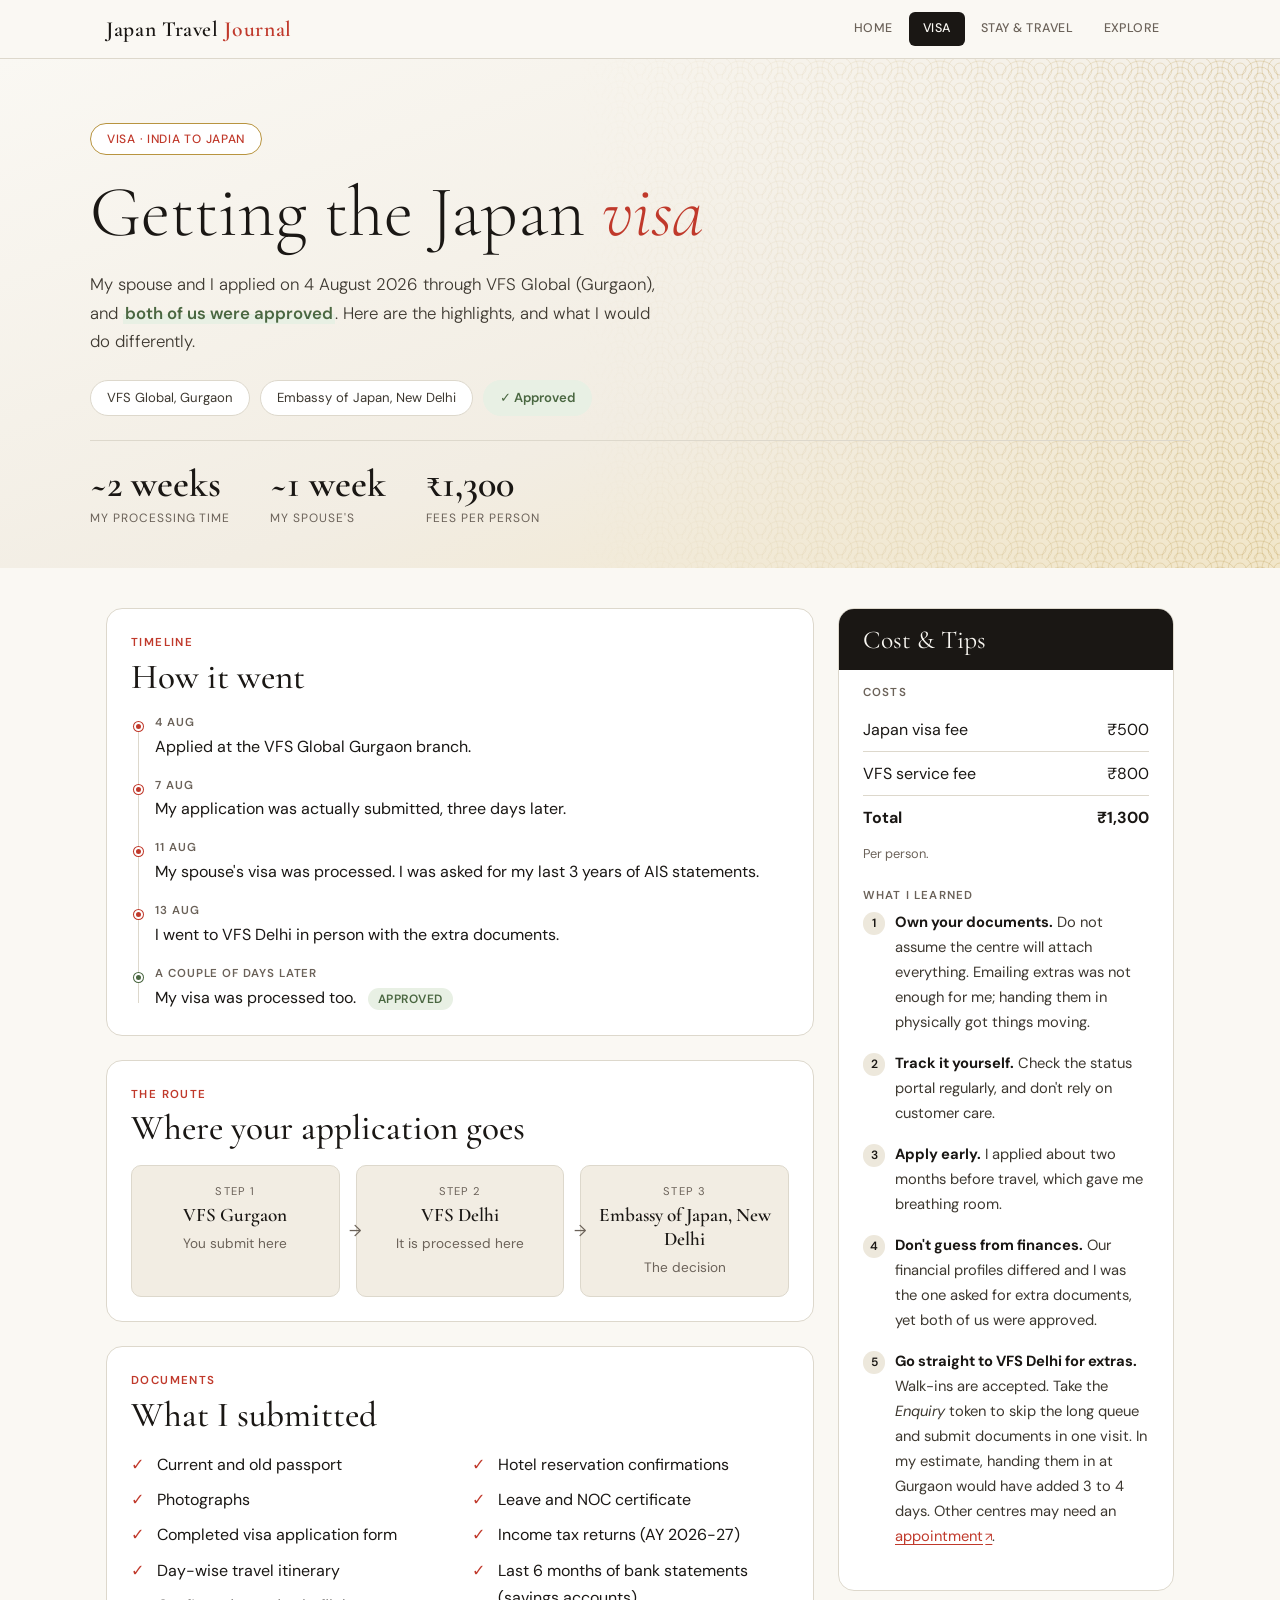
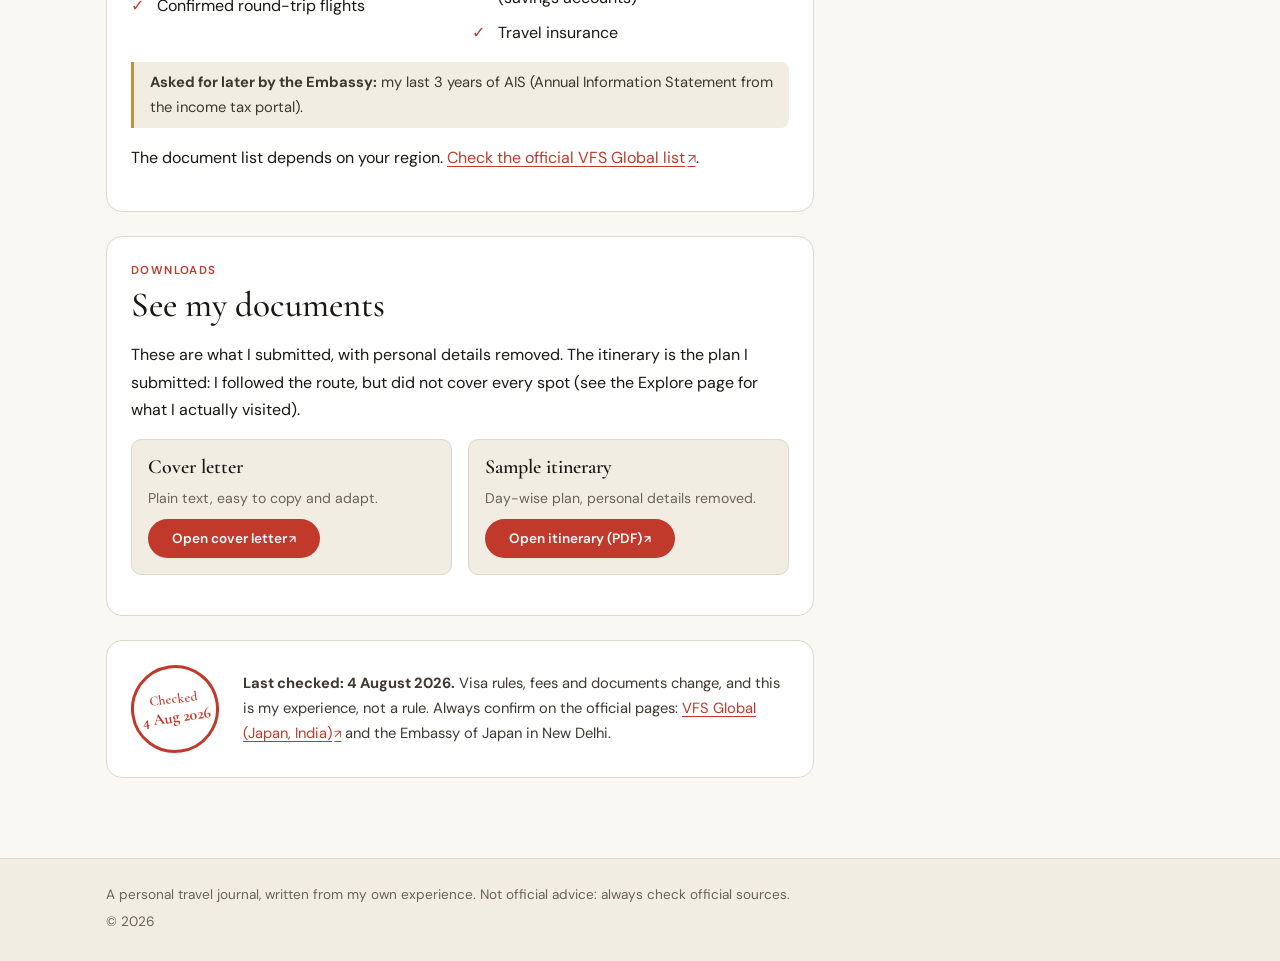
==== visa.html @ 5046f616 "Add visa page with shared header, footer and theme - visa.html: timeline, application route, documen" ====
<!DOCTYPE html>
<html lang="en">
<head>
  <meta charset="utf-8">
  <meta name="viewport" content="width=device-width, initial-scale=1">
  <title>Visa: Japan Travel Journal</title>
  <meta name="description" content="How my spouse and I applied for a Japan tourist visa from India: timeline, documents, costs and tips.">
  <link rel="preconnect" href="https://fonts.googleapis.com">
  <link rel="preconnect" href="https://fonts.gstatic.com" crossorigin>
  <link rel="stylesheet" href="https://fonts.googleapis.com/css2?family=Cormorant+Garamond:ital,wght@0,300;0,500;0,600;1,300;1,400&family=DM+Sans:wght@300;400;500;600&display=swap">
  <link rel="stylesheet" href="assets/css/base.css">
  <link rel="stylesheet" href="assets/css/layout.css">
  <link rel="stylesheet" href="assets/css/components.css">
  <script src="assets/js/nav.js" defer></script>
</head>
<body>
  <a class="skip-link" href="#main">Skip to content</a>
  <header class="site-header" id="site-header"></header>

  <section class="hero">
    <div class="hero__inner">
      <span class="hero-tag">Visa &middot; India to Japan</span>
      <h1>Getting the Japan <em>visa</em></h1>
      <p class="hero__sub">
        My spouse and I applied on 4 August 2026 through VFS Global (Gurgaon), and
        <mark class="approved">both of us were approved</mark>.
        Here are the highlights, and what I would do differently.
      </p>
      <ul class="chips">
        <li class="chip">VFS Global, Gurgaon</li>
        <li class="chip">Embassy of Japan, New Delhi</li>
        <li class="chip chip--approved">&#10003; Approved</li>
      </ul>
      <dl class="stats">
        <div><dt>My processing time</dt><dd>~2 weeks</dd></div>
        <div><dt>My spouse's</dt><dd>~1 week</dd></div>
        <div><dt>Fees per person</dt><dd>&#8377;1,300</dd></div>
      </dl>
    </div>
  </section>

  <main class="page" id="main">
    <div class="page-grid">
      <article>
        <section class="card">
          <p class="eyebrow">Timeline</p>
          <h2>How it went</h2>
          <ol class="timeline">
            <li><time>4 Aug</time> Applied at the VFS Global Gurgaon branch.</li>
            <li><time>7 Aug</time> My application was actually submitted, three days later.</li>
            <li><time>11 Aug</time> My spouse's visa was processed. I was asked for my last 3 years of AIS statements.</li>
            <li><time>13 Aug</time> I went to VFS Delhi in person with the extra documents.</li>
            <li class="is-approved"><time>A couple of days later</time> My visa was processed too. <span class="approved-pill">Approved</span></li>
          </ol>
        </section>

        <section class="card">
          <p class="eyebrow">The route</p>
          <h2>Where your application goes</h2>
          <ol class="route">
            <li><span class="route__step">Step 1</span><span class="route__name">VFS Gurgaon</span><span class="route__role">You submit here</span></li>
            <li><span class="route__step">Step 2</span><span class="route__name">VFS Delhi</span><span class="route__role">It is processed here</span></li>
            <li><span class="route__step">Step 3</span><span class="route__name">Embassy of Japan, New Delhi</span><span class="route__role">The decision</span></li>
          </ol>
        </section>

        <section class="card">
          <p class="eyebrow">Documents</p>
          <h2>What I submitted</h2>
          <ul class="checklist">
            <li>Current and old passport</li>
            <li>Photographs</li>
            <li>Completed visa application form</li>
            <li>Day-wise travel itinerary</li>
            <li>Confirmed round-trip flights</li>
            <li>Hotel reservation confirmations</li>
            <li>Leave and NOC certificate</li>
            <li>Income tax returns (AY 2026-27)</li>
            <li>Last 6 months of bank statements (savings accounts)</li>
            <li>Travel insurance</li>
          </ul>
          <p class="note">
            <strong>Asked for later by the Embassy:</strong> my last 3 years of AIS
            (Annual Information Statement from the income tax portal).
          </p>
          <p>
            The document list depends on your region.
            <a href="https://visa.vfsglobal.com/ind/en/jpn/visa-type#visainformation" target="_blank" rel="noopener noreferrer">Check the official VFS Global list<span class="sr-only"> (opens in new tab)</span></a>.
          </p>
        </section>

        <section class="card">
          <p class="eyebrow">Downloads</p>
          <h2>See my documents</h2>
          <p>
            These are what I submitted, with personal details removed. The itinerary is the plan I
            submitted: I followed the route, but did not cover every spot (see the Explore page for
            what I actually visited).
          </p>
          <div class="docs">
            <div class="doc">
              <h3>Cover letter</h3>
              <p>Plain text, easy to copy and adapt.</p>
              <a class="button" href="assets/docs/cover-letter.txt" target="_blank" rel="noopener noreferrer">Open cover letter<span class="sr-only"> (opens in new tab)</span></a>
            </div>
            <div class="doc">
              <h3>Sample itinerary</h3>
              <p>Day-wise plan, personal details removed.</p>
              <!-- Replace this file: put the redacted itinerary PDF at assets/docs/sample-itinerary.pdf -->
              <a class="button" href="assets/docs/sample-itinerary.pdf" target="_blank" rel="noopener noreferrer">Open itinerary (PDF)<span class="sr-only"> (opens in new tab)</span></a>
            </div>
          </div>
        </section>

        <section class="card stale-note">
          <div class="hanko" aria-hidden="true"><span>Checked</span><strong>4 Aug 2026</strong></div>
          <p>
            <strong>Last checked: 4 August 2026.</strong> Visa rules, fees and documents change, and
            this is my experience, not a rule. Always confirm on the official pages:
            <a href="https://visa.vfsglobal.com/ind/en/jpn/visa-type#visainformation" target="_blank" rel="noopener noreferrer">VFS Global (Japan, India)<span class="sr-only"> (opens in new tab)</span></a>
            and the Embassy of Japan in New Delhi.
          </p>
        </section>
      </article>

      <aside class="cost-tips" aria-label="Cost and tips">
        <div class="cost-tips__head"><h2>Cost &amp; Tips</h2></div>
        <div class="cost-tips__body">
          <h3>Costs</h3>
          <ul class="cost-list">
            <li><span>Japan visa fee</span><span>&#8377;500</span></li>
            <li><span>VFS service fee</span><span>&#8377;800</span></li>
            <li class="cost-total"><span>Total</span><span>&#8377;1,300</span></li>
          </ul>
          <p class="cost-per">Per person.</p>

          <h3>What I learned</h3>
          <ol class="tips">
            <li><strong>Own your documents.</strong> Do not assume the centre will attach everything. Emailing extras was not enough for me; handing them in physically got things moving.</li>
            <li><strong>Track it yourself.</strong> Check the status portal regularly, and don't rely on customer care.</li>
            <li><strong>Apply early.</strong> I applied about two months before travel, which gave me breathing room.</li>
            <li><strong>Don't guess from finances.</strong> Our financial profiles differed and I was the one asked for extra documents, yet both of us were approved.</li>
            <li><strong>Go straight to VFS Delhi for extras.</strong> Walk-ins are accepted. Take the <em>Enquiry</em> token to skip the long queue and submit documents in one visit. In my estimate, handing them in at Gurgaon would have added 3 to 4 days. Other centres may need an
              <a href="https://visa.vfsglobal.com/ind/en/jpn/schedule-an-appointment" target="_blank" rel="noopener noreferrer">appointment<span class="sr-only"> (opens in new tab)</span></a>.</li>
          </ol>
        </div>
      </aside>
    </div>
  </main>

  <footer class="site-footer" id="site-footer"></footer>
</body>
</html>
---- assets/css/base.css ----
/* Design tokens: defined once, used everywhere.
   Palette: early-autumn Japan (late Sep to early Oct). Red + gold, with
   green reserved for "approved" only. Fonts are loaded by <link> in each page head. */

:root {
  /* Surfaces */
  --ivory: #faf8f3;        /* page background */
  --cream: #f2ede3;        /* tinted panels */
  --paper: #ede8dc;        /* small chips */
  --white: #ffffff;        /* cards */

  /* Text */
  --ink: #1a1714;
  --ink-light: #3d3830;
  --muted: #6b6259;        /* AA contrast on ivory and cream */

  /* Accents */
  --accent: #c0392b;       /* links, eyebrow, buttons */
  --accent-dark: #962d22;  /* hover */
  --gold: #b8943f;         /* borders and dividers only, never text */
  --gold-light: #e8d49e;   /* soft tint */
  --matcha: #4a6741;       /* ONLY for "approved" */
  --green-badge: #e8f0e4;  /* background for "approved" */

  --border: #ddd8cc;
  --shadow: rgba(26, 23, 20, 0.08);

  /* Fonts */
  --font-heading: "Cormorant Garamond", Georgia, "Times New Roman", serif;
  --font-body: "DM Sans", system-ui, -apple-system, "Segoe UI", Roboto, sans-serif;

  /* Spacing scale */
  --space-1: 0.25rem;
  --space-2: 0.5rem;
  --space-3: 1rem;
  --space-4: 1.5rem;
  --space-5: 2.5rem;
  --space-6: 4rem;

  --radius: 16px;
  --radius-sm: 10px;
  --content-width: 68.75rem;
}

*,
*::before,
*::after {
  box-sizing: border-box;
}

html { scroll-behavior: smooth; }

body {
  margin: 0;
  background: var(--ivory);
  color: var(--ink);
  font-family: var(--font-body);
  font-size: 1rem;
  line-height: 1.7;
}

h1,
h2,
h3 {
  font-family: var(--font-heading);
  font-weight: 600;
  line-height: 1.15;
  margin: 0 0 var(--space-3);
}

h1 { font-size: clamp(2.6rem, 6vw, 4.5rem); font-weight: 300; }
h2 { font-size: clamp(1.6rem, 3vw, 2.2rem); font-weight: 500; }
h3 { font-size: 1.25rem; }

p { margin: 0 0 var(--space-3); }

a { color: var(--accent); text-underline-offset: 0.2em; }
a:hover { color: var(--accent-dark); }

a:focus-visible,
button:focus-visible {
  outline: 3px solid var(--gold);
  outline-offset: 2px;
}

/* Links that open in a new tab get a small arrow. */
a[target="_blank"]::after {
  content: "\2197";
  font-size: 0.8em;
  margin-left: 0.2em;
}

img { max-width: 100%; height: auto; }

.sr-only {
  position: absolute;
  width: 1px;
  height: 1px;
  margin: -1px;
  padding: 0;
  overflow: hidden;
  clip: rect(0, 0, 0, 0);
  white-space: nowrap;
  border: 0;
}
---- assets/css/layout.css ----
/* Page structure: nav, hero, content + side box, footer. */

.skip-link {
  position: absolute;
  left: -999px;
  top: 0;
  background: var(--accent);
  color: #fff;
  padding: var(--space-2) var(--space-3);
}
.skip-link:focus { left: var(--space-3); z-index: 200; }

/* Sticky frosted nav */
.site-header {
  position: sticky;
  top: 0;
  z-index: 100;
  background: rgba(250, 248, 243, 0.95);
  backdrop-filter: blur(12px);
  border-bottom: 1px solid var(--border);
}

.site-header__inner {
  max-width: var(--content-width);
  margin: 0 auto;
  min-height: 58px;
  padding: 0 var(--space-3);
  display: flex;
  align-items: center;
  justify-content: space-between;
  gap: var(--space-3);
  flex-wrap: wrap;
}

.nav-brand {
  font-family: var(--font-heading);
  font-size: 1.35rem;
  font-weight: 600;
  letter-spacing: 0.03em;
  color: var(--ink);
  text-decoration: none;
}
.nav-brand span { color: var(--accent); }

.nav-toggle {
  display: none;
  background: transparent;
  border: 1px solid var(--border);
  border-radius: 8px;
  padding: var(--space-1) var(--space-3);
  font: inherit;
  font-size: 0.8rem;
  text-transform: uppercase;
  letter-spacing: 0.05em;
  color: var(--ink);
  cursor: pointer;
}

.site-nav ul {
  list-style: none;
  margin: 0;
  padding: 0;
  display: flex;
  gap: 2px;
}

.site-nav a {
  display: block;
  padding: 6px 14px;
  border-radius: 6px;
  font-size: 0.78rem;
  font-weight: 500;
  letter-spacing: 0.04em;
  text-transform: uppercase;
  text-decoration: none;
  color: var(--muted);
  transition: background 0.2s, color 0.2s;
}
.site-nav a:hover,
.site-nav a[aria-current="page"] {
  background: var(--ink);
  color: var(--ivory);
}

/* Hero: cream-to-gold wash, faint wave pattern fading out to the left. */
.hero {
  position: relative;
  overflow: hidden;
  padding: var(--space-6) var(--space-3) var(--space-5);
  background: linear-gradient(160deg, var(--ivory) 0%, var(--cream) 60%, #f1e6c9 100%);
}
.hero::before {
  content: "";
  position: absolute;
  inset: 0;
  background-image: url("data:image/svg+xml,%3Csvg xmlns='http://www.w3.org/2000/svg' width='40' height='20' viewBox='0 0 40 20'%3E%3Cg fill='none' stroke='%23b8943f' stroke-opacity='0.3' stroke-width='1'%3E%3Ccircle cx='20' cy='20' r='18'/%3E%3Ccircle cx='20' cy='20' r='12'/%3E%3Ccircle cx='20' cy='20' r='6'/%3E%3Ccircle cx='0' cy='10' r='18'/%3E%3Ccircle cx='0' cy='10' r='12'/%3E%3Ccircle cx='0' cy='10' r='6'/%3E%3Ccircle cx='40' cy='10' r='18'/%3E%3Ccircle cx='40' cy='10' r='12'/%3E%3Ccircle cx='40' cy='10' r='6'/%3E%3C/g%3E%3C/svg%3E");
  -webkit-mask-image: linear-gradient(to left, rgba(0, 0, 0, 0.9), transparent 55%);
  mask-image: linear-gradient(to left, rgba(0, 0, 0, 0.9), transparent 55%);
  pointer-events: none;
}
.hero__inner {
  position: relative;
  max-width: var(--content-width);
  margin: 0 auto;
}
.hero h1 em { font-style: italic; color: var(--accent); }
.hero__sub {
  max-width: 36rem;
  margin-bottom: var(--space-4);
  font-size: 1.05rem;
  font-weight: 300;
  color: var(--ink-light);
}

/* Main content: cards on the left, Cost & Tips on the right. */
.page {
  max-width: var(--content-width);
  margin: 0 auto;
  padding: var(--space-5) var(--space-3);
}

.page-grid {
  display: grid;
  grid-template-columns: minmax(0, 1fr) 21rem;
  gap: var(--space-4);
  align-items: start;
}

.page-grid > article {
  display: grid;
  gap: var(--space-4);
}

.page-grid > aside {
  position: sticky;
  top: 74px;
}

/* Footer */
.site-footer {
  border-top: 1px solid var(--border);
  margin-top: var(--space-5);
  background: var(--cream);
  color: var(--muted);
  font-size: 0.85rem;
}
.site-footer__inner {
  max-width: var(--content-width);
  margin: 0 auto;
  padding: var(--space-4) var(--space-3);
}
.site-footer p { margin: 0 0 var(--space-1); }

/* Tablet and mobile: side box drops below the content, nav collapses. */
@media (max-width: 52rem) {
  .page-grid { grid-template-columns: minmax(0, 1fr); }
  .page-grid > aside { position: static; }

  .nav-toggle { display: inline-block; }
  .site-nav { width: 100%; }
  .site-nav[hidden] { display: none; }
  .site-nav ul { flex-direction: column; padding-bottom: var(--space-2); }
}
---- assets/css/components.css ----
/* Reusable components. */

/* Cards */
.card {
  background: var(--white);
  border: 1px solid var(--border);
  border-radius: var(--radius);
  padding: var(--space-4);
  transition: box-shadow 0.2s;
}
.card:hover { box-shadow: 0 4px 24px var(--shadow); }

.eyebrow {
  margin: 0 0 var(--space-1);
  font-size: 0.72rem;
  font-weight: 600;
  letter-spacing: 0.12em;
  text-transform: uppercase;
  color: var(--accent);
}
.card h2 { margin-bottom: var(--space-3); }

/* Pills and chips (hero) */
.hero-tag {
  display: inline-flex;
  align-items: center;
  margin-bottom: var(--space-3);
  padding: 5px 16px;
  border: 1px solid var(--gold);
  border-radius: 100px;
  background: var(--white);
  font-size: 0.75rem;
  font-weight: 500;
  letter-spacing: 0.06em;
  text-transform: uppercase;
  color: var(--accent);
}

.chips {
  display: flex;
  flex-wrap: wrap;
  gap: 10px;
  margin: 0 0 var(--space-4);
  padding: 0;
  list-style: none;
}
.chip {
  padding: 6px 16px;
  border: 1px solid var(--border);
  border-radius: 100px;
  background: var(--white);
  font-size: 0.82rem;
  color: var(--ink-light);
}

/* "Approved": the only green on the site. Used in exactly three places. */
.chip--approved,
.approved-pill {
  border-color: transparent;
  background: var(--green-badge);
  color: var(--matcha);
  font-weight: 600;
}
.approved-pill {
  display: inline-block;
  margin-left: var(--space-2);
  padding: 1px 10px;
  border-radius: 100px;
  font-size: 0.75rem;
  letter-spacing: 0.04em;
  text-transform: uppercase;
}
mark.approved {
  background: linear-gradient(transparent 55%, var(--green-badge) 55%);
  color: var(--matcha);
  font-weight: 600;
  padding: 0 2px;
}

/* Hero stats */
.stats {
  display: flex;
  flex-wrap: wrap;
  gap: var(--space-5);
  margin: 0;
  padding: var(--space-4) 0 0;
  border-top: 1px solid var(--border);
}
.stats > div { margin: 0; }
.stats dt {
  order: 2;
  margin-top: var(--space-1);
  font-size: 0.75rem;
  letter-spacing: 0.08em;
  text-transform: uppercase;
  color: var(--muted);
}
.stats dd {
  margin: 0;
  font-family: var(--font-heading);
  font-size: 2.4rem;
  font-weight: 600;
  line-height: 1;
}
.stats > div { display: flex; flex-direction: column; }

/* Timeline */
.timeline {
  position: relative;
  list-style: none;
  margin: 0;
  padding: 0 0 0 var(--space-4);
}
.timeline::before {
  content: "";
  position: absolute;
  left: 7px;
  top: 8px;
  bottom: 8px;
  width: 1px;
  background: var(--border);
}
.timeline li { position: relative; margin-bottom: var(--space-3); }
.timeline li:last-child { margin-bottom: 0; }
.timeline li::before {
  content: "";
  position: absolute;
  left: calc(-1 * var(--space-4) + 3px);
  top: 0.55em;
  width: 9px;
  height: 9px;
  border-radius: 50%;
  background: var(--accent);
  border: 2px solid var(--white);
  box-shadow: 0 0 0 1px var(--accent);
}
.timeline li.is-approved::before {
  background: var(--matcha);
  box-shadow: 0 0 0 1px var(--matcha);
}
.timeline time {
  display: block;
  font-size: 0.72rem;
  font-weight: 600;
  letter-spacing: 0.08em;
  text-transform: uppercase;
  color: var(--muted);
}

/* Route cards: where the application goes */
.route {
  display: grid;
  grid-template-columns: repeat(auto-fit, minmax(10rem, 1fr));
  gap: var(--space-3);
  margin: 0;
  padding: 0;
  list-style: none;
}
.route li {
  position: relative;
  padding: var(--space-3);
  border: 1px solid var(--border);
  border-radius: var(--radius-sm);
  background: var(--cream);
  text-align: center;
}
.route li:not(:last-child)::after {
  content: "\2192";
  position: absolute;
  right: calc(-1 * var(--space-3) - 0.4rem);
  top: 50%;
  transform: translateY(-50%);
  color: var(--muted);
  z-index: 1;
}
.route__step {
  display: block;
  font-size: 0.7rem;
  letter-spacing: 0.1em;
  text-transform: uppercase;
  color: var(--muted);
}
.route__name {
  display: block;
  margin: 2px 0;
  font-family: var(--font-heading);
  font-size: 1.2rem;
  font-weight: 600;
  line-height: 1.25;
}
.route__role { font-size: 0.85rem; color: var(--muted); }

/* Checklist */
.checklist {
  list-style: none;
  margin: 0 0 var(--space-3);
  padding: 0;
  columns: 2 15rem;
  column-gap: var(--space-4);
}
.checklist li {
  position: relative;
  margin-bottom: var(--space-2);
  padding-left: 1.6rem;
  break-inside: avoid;
}
.checklist li::before {
  content: "\2713";
  position: absolute;
  left: 0;
  color: var(--accent);
  font-weight: 700;
}

.note {
  margin: 0 0 var(--space-3);
  padding: var(--space-2) var(--space-3);
  border-left: 3px solid var(--gold);
  border-radius: 0 8px 8px 0;
  background: var(--cream);
  font-size: 0.92rem;
  color: var(--ink-light);
}

/* Document download cards */
.docs {
  display: grid;
  grid-template-columns: repeat(auto-fit, minmax(13rem, 1fr));
  gap: var(--space-3);
  margin: var(--space-3) 0;
}
.doc {
  display: flex;
  flex-direction: column;
  gap: var(--space-2);
  padding: var(--space-3);
  border: 1px solid var(--border);
  border-radius: var(--radius-sm);
  background: var(--cream);
}
.doc h3 { margin: 0; }
.doc p { margin: 0; font-size: 0.88rem; color: var(--muted); }
.doc .button { margin-top: auto; align-self: flex-start; }

.button {
  display: inline-block;
  padding: var(--space-2) var(--space-4);
  border-radius: 100px;
  background: var(--accent);
  color: #fff;
  font-size: 0.85rem;
  font-weight: 600;
  text-decoration: none;
}
.button:hover { background: var(--accent-dark); color: #fff; }

/* Cost & Tips: reusable on every content page. */
.cost-tips {
  overflow: hidden;
  border: 1px solid var(--border);
  border-radius: var(--radius);
  background: var(--white);
}
.cost-tips__head {
  padding: var(--space-3) var(--space-4);
  background: var(--ink);
  color: var(--ivory);
}
.cost-tips__head h2 { margin: 0; font-size: 1.6rem; font-weight: 400; }
.cost-tips__body { padding: var(--space-3) var(--space-4) var(--space-4); }
.cost-tips h3 {
  margin: var(--space-4) 0 var(--space-2);
  font-family: var(--font-body);
  font-size: 0.72rem;
  font-weight: 600;
  letter-spacing: 0.1em;
  text-transform: uppercase;
  color: var(--muted);
}
.cost-tips h3:first-child { margin-top: 0; }

.cost-list { list-style: none; margin: 0; padding: 0; }
.cost-list li {
  display: flex;
  justify-content: space-between;
  gap: var(--space-3);
  padding: 8px 0;
  border-bottom: 1px solid var(--border);
}
.cost-list .cost-total { border-bottom: 0; font-weight: 700; }
.cost-per { margin: var(--space-1) 0 0; font-size: 0.8rem; color: var(--muted); }

.tips { list-style: none; margin: 0; padding: 0; counter-reset: tip; }
.tips li {
  position: relative;
  margin-bottom: var(--space-3);
  padding-left: 2rem;
  font-size: 0.92rem;
  color: var(--ink-light);
  counter-increment: tip;
}
.tips li::before {
  content: counter(tip);
  position: absolute;
  left: 0;
  top: 2px;
  width: 1.4rem;
  height: 1.4rem;
  border-radius: 50%;
  background: var(--paper);
  color: var(--ink);
  font-size: 0.75rem;
  font-weight: 600;
  line-height: 1.4rem;
  text-align: center;
}
.tips strong { color: var(--ink); }

/* Hanko-style seal: used once per page for the "last checked" stamp. */
.hanko {
  display: inline-flex;
  flex-direction: column;
  align-items: center;
  justify-content: center;
  flex: none;
  width: 5.5rem;
  height: 5.5rem;
  border: 3px solid var(--accent);
  border-radius: 50%;
  color: var(--accent);
  font-family: var(--font-heading);
  font-size: 0.85rem;
  font-weight: 600;
  line-height: 1.2;
  text-align: center;
  transform: rotate(-8deg);
}
.hanko strong { font-size: 1rem; }

.stale-note {
  display: flex;
  align-items: center;
  gap: var(--space-4);
}
.stale-note p { margin: 0; font-size: 0.92rem; color: var(--ink-light); }

@media (max-width: 40rem) {
  .route li:not(:last-child)::after { content: "\2193"; right: auto; left: 50%; top: auto; bottom: -1.1rem; transform: translateX(-50%); }
  .stale-note { flex-direction: column; align-items: flex-start; }
}
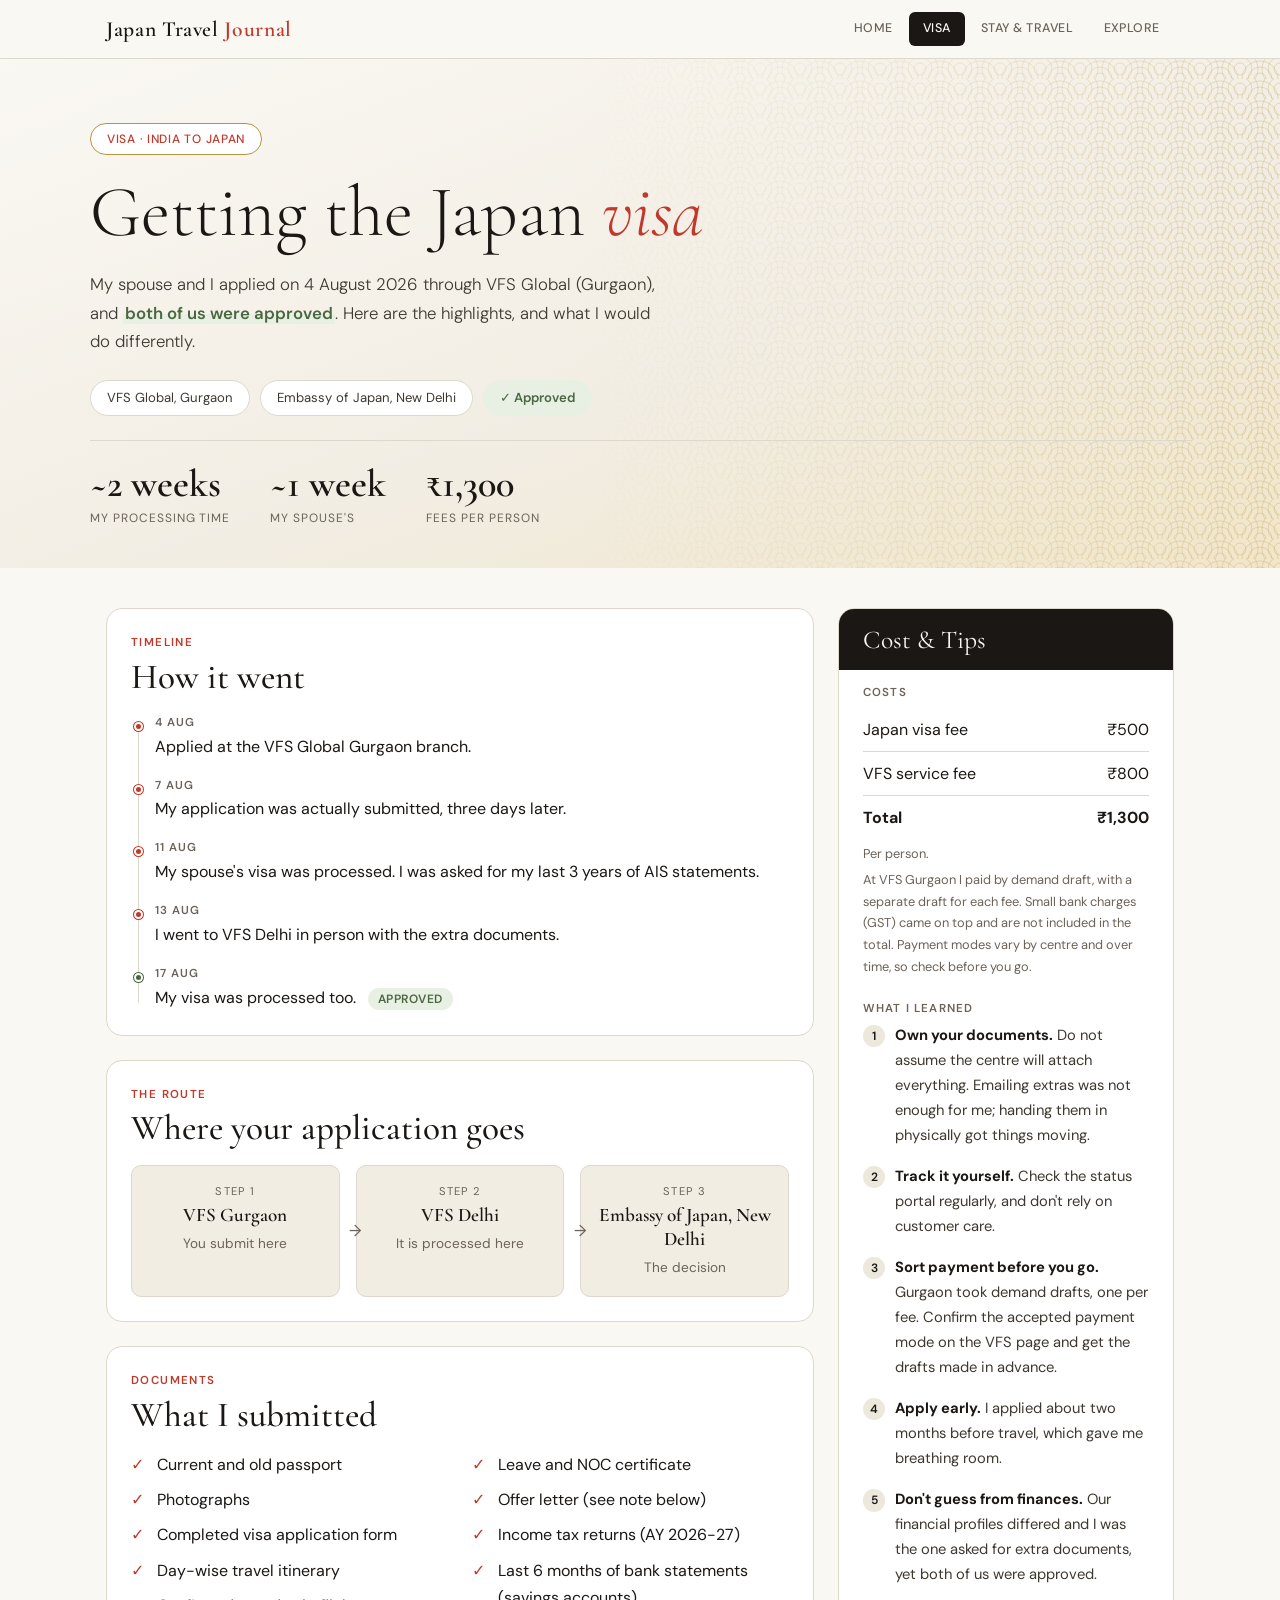
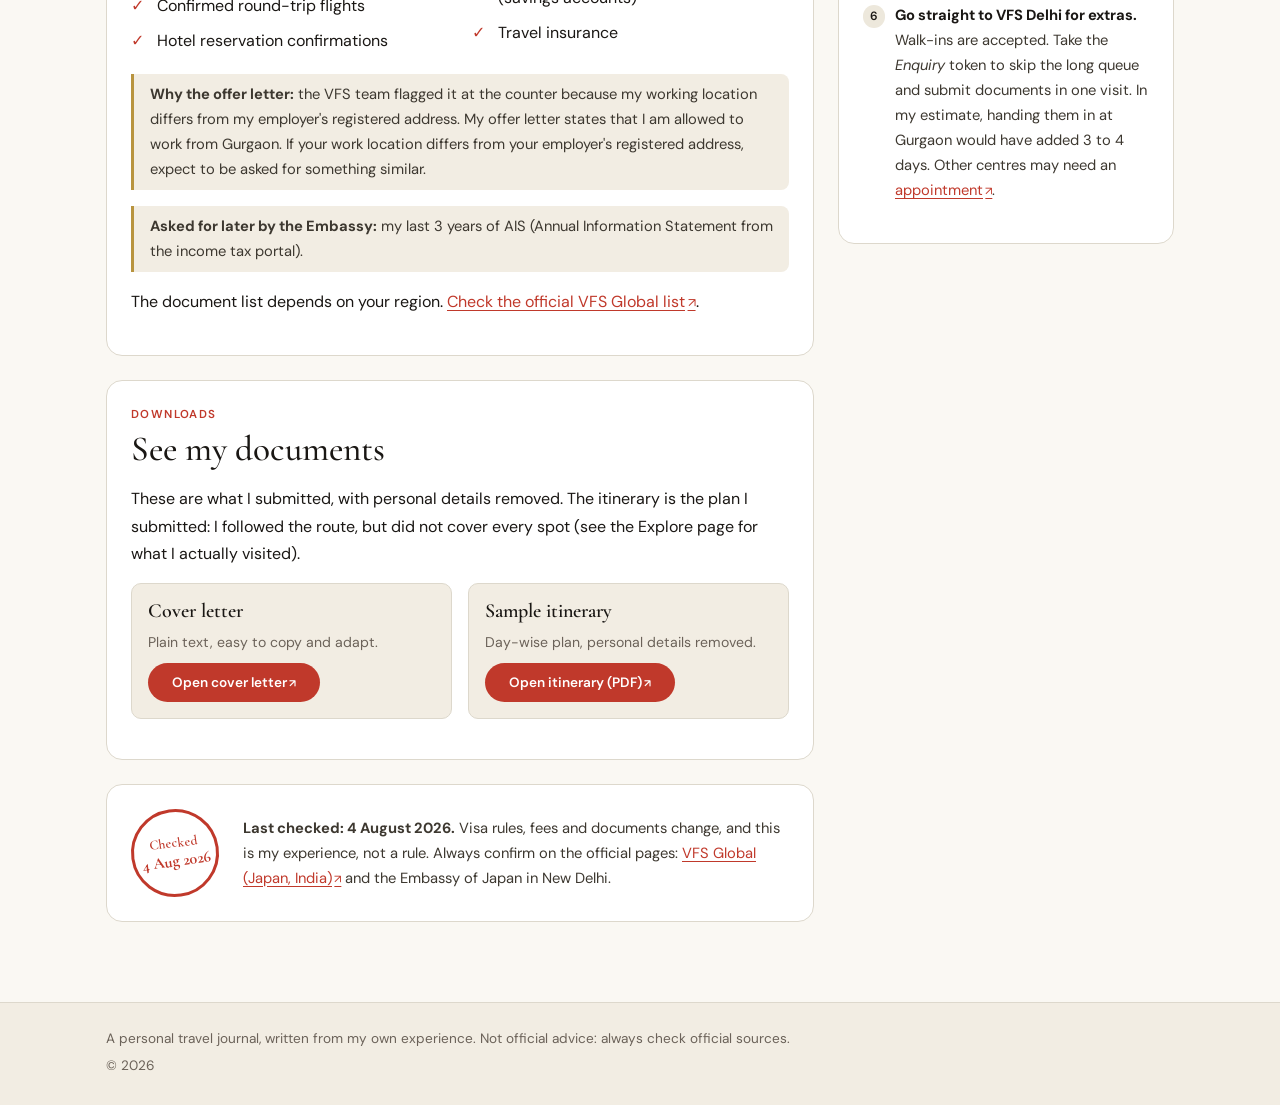
==== commit 1a1bdaa3: "small fix" ====
--- a/visa.html
+++ b/visa.html
@@ -50,7 +50,7 @@
             <li><time>7 Aug</time> My application was actually submitted, three days later.</li>
             <li><time>11 Aug</time> My spouse's visa was processed. I was asked for my last 3 years of AIS statements.</li>
             <li><time>13 Aug</time> I went to VFS Delhi in person with the extra documents.</li>
-            <li class="is-approved"><time>A couple of days later</time> My visa was processed too. <span class="approved-pill">Approved</span></li>
+            <li class="is-approved"><time>17 Aug</time> My visa was processed too. <span class="approved-pill">Approved</span></li>
           </ol>
         </section>
 
@@ -75,10 +75,17 @@
             <li>Confirmed round-trip flights</li>
             <li>Hotel reservation confirmations</li>
             <li>Leave and NOC certificate</li>
+            <li>Offer letter (see note below)</li>
             <li>Income tax returns (AY 2026-27)</li>
             <li>Last 6 months of bank statements (savings accounts)</li>
             <li>Travel insurance</li>
           </ul>
+          <p class="note">
+            <strong>Why the offer letter:</strong> the VFS team flagged it at the counter because my
+            working location differs from my employer's registered address. My offer letter states
+            that I am allowed to work from Gurgaon. If your work location differs from your
+            employer's registered address, expect to be asked for something similar.
+          </p>
           <p class="note">
             <strong>Asked for later by the Embassy:</strong> my last 3 years of AIS
             (Annual Information Statement from the income tax portal).
@@ -133,11 +140,13 @@
             <li class="cost-total"><span>Total</span><span>&#8377;1,300</span></li>
           </ul>
           <p class="cost-per">Per person.</p>
+          <p class="cost-per">At VFS Gurgaon I paid by demand draft, with a separate draft for each fee. Small bank charges (GST) came on top and are not included in the total. Payment modes vary by centre and over time, so check before you go.</p>
 
           <h3>What I learned</h3>
           <ol class="tips">
             <li><strong>Own your documents.</strong> Do not assume the centre will attach everything. Emailing extras was not enough for me; handing them in physically got things moving.</li>
             <li><strong>Track it yourself.</strong> Check the status portal regularly, and don't rely on customer care.</li>
+            <li><strong>Sort payment before you go.</strong> Gurgaon took demand drafts, one per fee. Confirm the accepted payment mode on the VFS page and get the drafts made in advance.</li>
             <li><strong>Apply early.</strong> I applied about two months before travel, which gave me breathing room.</li>
             <li><strong>Don't guess from finances.</strong> Our financial profiles differed and I was the one asked for extra documents, yet both of us were approved.</li>
             <li><strong>Go straight to VFS Delhi for extras.</strong> Walk-ins are accepted. Take the <em>Enquiry</em> token to skip the long queue and submit documents in one visit. In my estimate, handing them in at Gurgaon would have added 3 to 4 days. Other centres may need an
--- a/assets/css/base.css
+++ b/assets/css/base.css
@@ -103,3 +103,6 @@
   white-space: nowrap;
   border: 0;
 }
+
+/* Make the hidden attribute always win, even over component display rules. */
+[hidden] { display: none !important; }
--- a/assets/css/layout.css
+++ b/assets/css/layout.css
@@ -161,3 +161,35 @@
   .site-nav[hidden] { display: none; }
   .site-nav ul { flex-direction: column; padding-bottom: var(--space-2); }
 }
+
+/* Home hero: text on the left, portrait photo card on the right. */
+.hero--split .hero__inner {
+  display: grid;
+  grid-template-columns: minmax(0, 1.25fr) minmax(0, 0.75fr);
+  gap: var(--space-5);
+  align-items: center;
+}
+.hero__photo { margin: 0; }
+.hero__photo img {
+  display: block;
+  width: 100%;
+  height: auto;
+  aspect-ratio: 4 / 5;
+  object-fit: cover;
+  object-position: center 45%;
+  border: 6px solid var(--white);
+  border-radius: var(--radius);
+  box-shadow: 0 12px 40px var(--shadow);
+}
+.hero__actions {
+  display: flex;
+  flex-wrap: wrap;
+  align-items: center;
+  gap: var(--space-4);
+  margin-bottom: var(--space-4);
+}
+
+@media (max-width: 52rem) {
+  .hero--split .hero__inner { grid-template-columns: minmax(0, 1fr); }
+  .hero__photo { max-width: 22rem; }
+}
--- a/assets/css/components.css
+++ b/assets/css/components.css
@@ -348,3 +348,415 @@
   .route li:not(:last-child)::after { content: "\2193"; right: auto; left: 50%; top: auto; bottom: -1.1rem; transform: translateX(-50%); }
   .stale-note { flex-direction: column; align-items: flex-start; }
 }
+
+/* Stay & Travel page */
+
+/* Short bullet lists inside cards */
+.points {
+  list-style: none;
+  margin: 0 0 var(--space-3);
+  padding: 0;
+}
+.points li {
+  position: relative;
+  margin-bottom: var(--space-2);
+  padding-left: 1.2rem;
+}
+.points li::before {
+  content: "";
+  position: absolute;
+  left: 0;
+  top: 0.7em;
+  width: 6px;
+  height: 6px;
+  border-radius: 50%;
+  background: var(--gold);
+}
+.card h3.sub {
+  margin: var(--space-4) 0 var(--space-2);
+  font-family: var(--font-body);
+  font-size: 0.72rem;
+  font-weight: 600;
+  letter-spacing: 0.1em;
+  text-transform: uppercase;
+  color: var(--muted);
+}
+
+/* Hotel cards */
+.hotels {
+  display: grid;
+  grid-template-columns: repeat(auto-fit, minmax(12rem, 1fr));
+  gap: var(--space-3);
+  margin: 0;
+  padding: 0;
+  list-style: none;
+}
+.hotel {
+  padding: var(--space-3);
+  border: 1px solid var(--border);
+  border-radius: var(--radius-sm);
+  background: var(--cream);
+}
+.hotel__city {
+  display: block;
+  font-size: 0.7rem;
+  letter-spacing: 0.1em;
+  text-transform: uppercase;
+  color: var(--muted);
+}
+.hotel__name {
+  display: block;
+  margin: 2px 0 var(--space-1);
+  font-family: var(--font-heading);
+  font-size: 1.25rem;
+  font-weight: 600;
+  line-height: 1.25;
+}
+.hotel__note { font-size: 0.85rem; color: var(--muted); }
+
+/* Photo banner (tall photos are cropped, not squashed) */
+.photo { margin: 0 0 var(--space-3); }
+.photo img {
+  display: block;
+  width: 100%;
+  height: auto;
+  aspect-ratio: 16 / 7;
+  object-fit: cover;
+  object-position: center 62%;
+  border-radius: var(--radius-sm);
+}
+.photo figcaption {
+  margin-top: var(--space-1);
+  font-size: 0.8rem;
+  color: var(--muted);
+}
+
+/* Transport table scrolls inside its own wrapper on small screens */
+.table-wrap { overflow-x: auto; margin-bottom: var(--space-3); }
+.transport {
+  width: 100%;
+  min-width: 34rem;
+  border-collapse: collapse;
+  font-size: 0.92rem;
+}
+.transport th,
+.transport td {
+  padding: 10px 12px;
+  border-bottom: 1px solid var(--border);
+  text-align: left;
+  vertical-align: top;
+}
+.transport th {
+  font-size: 0.72rem;
+  font-weight: 600;
+  letter-spacing: 0.08em;
+  text-transform: uppercase;
+  color: var(--muted);
+}
+.transport td:first-child { font-weight: 600; white-space: nowrap; }
+
+/* Photo + video pair (both portrait 9:16) */
+.media-pair {
+  display: grid;
+  grid-template-columns: repeat(2, minmax(0, 1fr));
+  gap: var(--space-3);
+  max-width: 30rem;
+  margin: var(--space-4) 0 0;
+}
+.media { margin: 0; }
+.media img,
+.media video {
+  display: block;
+  width: 100%;
+  height: auto;
+  aspect-ratio: 9 / 16;
+  object-fit: cover;
+  border-radius: var(--radius-sm);
+  background: var(--cream);
+}
+.media figcaption {
+  margin-top: var(--space-1);
+  font-size: 0.8rem;
+  color: var(--muted);
+}
+
+/* Explore page */
+
+/* "Plans that changed" cards */
+.changed {
+  display: grid;
+  grid-template-columns: repeat(auto-fit, minmax(12rem, 1fr));
+  gap: var(--space-3);
+  margin: var(--space-3) 0 var(--space-5);
+  padding: 0;
+  list-style: none;
+}
+.changed li {
+  padding: var(--space-3);
+  border: 1px solid var(--border);
+  border-left: 3px solid var(--gold);
+  border-radius: var(--radius-sm);
+  background: var(--white);
+  font-size: 0.92rem;
+  color: var(--ink-light);
+}
+.changed strong {
+  display: block;
+  margin-bottom: 2px;
+  font-family: var(--font-heading);
+  font-size: 1.2rem;
+  color: var(--ink);
+}
+
+/* Filter bar */
+.filters {
+  display: flex;
+  flex-wrap: wrap;
+  gap: var(--space-2) var(--space-4);
+  align-items: center;
+  margin-bottom: var(--space-4);
+  padding: var(--space-3) 0;
+  border-top: 1px solid var(--border);
+  border-bottom: 1px solid var(--border);
+}
+.filters__group { display: flex; flex-wrap: wrap; gap: var(--space-2); }
+.filter {
+  padding: 6px 14px;
+  border: 1px solid var(--border);
+  border-radius: 100px;
+  background: var(--white);
+  font: inherit;
+  font-size: 0.82rem;
+  color: var(--ink-light);
+  cursor: pointer;
+}
+.filter:hover { border-color: var(--ink); }
+.filter[aria-pressed="true"] { background: var(--ink); border-color: var(--ink); color: var(--ivory); }
+.filters__status { margin: 0; font-size: 0.8rem; color: var(--muted); }
+
+@media (min-width: 52.01rem) {
+  .filters {
+    position: sticky;
+    top: 58px;
+    z-index: 90;
+    background: rgba(250, 248, 243, 0.95);
+    backdrop-filter: blur(12px);
+  }
+}
+
+/* City sections and galleries */
+.city p { max-width: 42rem; }
+.city__count { margin-bottom: var(--space-3); }
+
+.gallery {
+  display: grid;
+  grid-template-columns: repeat(auto-fill, minmax(11rem, 1fr));
+  gap: var(--space-3);
+  margin: var(--space-3) 0 0;
+  padding: 0;
+  list-style: none;
+}
+.gallery__item { display: flex; flex-direction: column; gap: var(--space-1); min-width: 0; }
+
+.tile {
+  position: relative;
+  display: block;
+  width: 100%;
+  aspect-ratio: 3 / 4;
+  padding: 0;
+  overflow: hidden;
+  border: 0;
+  border-radius: var(--radius-sm);
+  background: var(--cream);
+  cursor: pointer;
+}
+.tile img { display: block; width: 100%; height: 100%; object-fit: cover; transition: transform 0.3s; }
+.tile:hover img { transform: scale(1.03); }
+
+.tile--video { background: linear-gradient(160deg, var(--ink-light), var(--ink)); }
+.tile__play {
+  position: absolute;
+  inset: 0;
+  margin: auto;
+  width: 3.2rem;
+  height: 3.2rem;
+  border: 2px solid var(--ivory);
+  border-radius: 50%;
+}
+.tile__play::after {
+  content: "";
+  position: absolute;
+  left: 52%;
+  top: 50%;
+  transform: translate(-50%, -50%);
+  border-style: solid;
+  border-width: 0.55rem 0 0.55rem 0.9rem;
+  border-color: transparent transparent transparent var(--ivory);
+}
+
+.tile__tag,
+.tile__badge {
+  position: absolute;
+  top: var(--space-2);
+  padding: 1px 9px;
+  border-radius: 100px;
+  font-size: 0.68rem;
+  font-weight: 600;
+  letter-spacing: 0.05em;
+  text-transform: uppercase;
+}
+.tile__tag { left: var(--space-2); background: rgba(250, 248, 243, 0.92); color: var(--ink); }
+.tile__tag--food { background: var(--accent); color: #fff; }
+.tile__badge { right: var(--space-2); background: var(--ink); color: var(--ivory); }
+
+.tile__cap {
+  font-size: 0.8rem;
+  line-height: 1.4;
+  color: var(--muted);
+}
+
+/* Lightbox */
+.lightbox {
+  width: 100%;
+  max-width: none;
+  height: 100%;
+  max-height: none;
+  margin: 0;
+  padding: 0;
+  border: 0;
+  background: rgba(26, 23, 20, 0.94);
+  color: var(--ivory);
+}
+.lightbox[open] {
+  display: grid;
+  grid-template-columns: auto minmax(0, 1fr) auto;
+  align-items: center;
+  gap: var(--space-2);
+  padding: var(--space-3);
+}
+.lightbox__figure { margin: 0; display: flex; flex-direction: column; align-items: center; gap: var(--space-2); min-width: 0; }
+.lightbox__media img,
+.lightbox__media video {
+  display: block;
+  max-width: 100%;
+  max-height: 78vh;
+  border-radius: var(--radius-sm);
+}
+.lightbox figcaption { text-align: center; font-size: 0.9rem; }
+.lightbox__count { display: block; margin-top: 2px; font-size: 0.75rem; color: var(--gold-light); }
+.lightbox__nav,
+.lightbox__close {
+  border: 1px solid rgba(250, 248, 243, 0.4);
+  border-radius: 50%;
+  background: transparent;
+  color: var(--ivory);
+  font-size: 1.6rem;
+  line-height: 1;
+  cursor: pointer;
+}
+.lightbox__nav { width: 2.8rem; height: 2.8rem; }
+.lightbox__close { position: absolute; top: var(--space-3); right: var(--space-3); width: 2.4rem; height: 2.4rem; z-index: 1; }
+.lightbox__nav:hover,
+.lightbox__close:hover { background: rgba(250, 248, 243, 0.15); }
+
+@media (max-width: 40rem) {
+  .gallery { grid-template-columns: repeat(2, minmax(0, 1fr)); gap: var(--space-2); }
+  .lightbox[open] { grid-template-columns: minmax(0, 1fr); grid-template-rows: 1fr auto; }
+  .lightbox__nav { position: absolute; bottom: var(--space-3); z-index: 1; }
+  .lightbox__prev { left: var(--space-3); }
+  .lightbox__next { right: var(--space-3); }
+}
+
+/* Home page */
+
+/* Route trail: wrapping pills with arrows between them */
+.trail {
+  display: flex;
+  flex-wrap: wrap;
+  gap: var(--space-2);
+  margin: 0 0 var(--space-3);
+  padding: 0;
+  list-style: none;
+}
+.trail li {
+  display: flex;
+  align-items: center;
+  gap: var(--space-2);
+  font-family: var(--font-heading);
+  font-size: 1.2rem;
+  font-weight: 600;
+}
+.trail li span {
+  padding: 4px 16px;
+  border: 1px solid var(--border);
+  border-radius: 100px;
+  background: var(--cream);
+}
+.trail li:not(:last-child)::after { content: "\2192"; color: var(--muted); font-family: var(--font-body); }
+
+/* Journal link cards, each led by a big number */
+.journal-cards {
+  display: grid;
+  grid-template-columns: repeat(auto-fit, minmax(15rem, 1fr));
+  gap: var(--space-3);
+  margin: var(--space-4) 0;
+}
+.journal-card {
+  display: flex;
+  flex-direction: column;
+  gap: var(--space-1);
+  padding: var(--space-4);
+  border: 1px solid var(--border);
+  border-radius: var(--radius);
+  background: var(--white);
+  color: var(--ink);
+  text-decoration: none;
+  transition: box-shadow 0.2s, transform 0.2s;
+}
+.journal-card:hover { box-shadow: 0 8px 28px var(--shadow); transform: translateY(-3px); color: var(--ink); }
+.journal-card__stat {
+  font-family: var(--font-heading);
+  font-size: 2.6rem;
+  font-weight: 600;
+  line-height: 1;
+  color: var(--accent);
+}
+.journal-card h3 { margin: var(--space-1) 0 0; }
+.journal-card p { margin: 0; font-size: 0.92rem; color: var(--muted); }
+.journal-card__go { margin-top: auto; padding-top: var(--space-2); font-size: 0.82rem; font-weight: 600; color: var(--accent); }
+
+/* Cost summary */
+.cost-summary { list-style: none; margin: 0 0 var(--space-3); padding: 0; }
+.cost-summary li {
+  display: grid;
+  grid-template-columns: 9rem minmax(0, 1fr) auto;
+  gap: var(--space-3);
+  align-items: baseline;
+  padding: var(--space-3) 0;
+  border-bottom: 1px solid var(--border);
+}
+.cost-summary__page {
+  font-family: var(--font-heading);
+  font-size: 1.25rem;
+  font-weight: 600;
+}
+.cost-summary__what { font-size: 0.9rem; color: var(--muted); }
+.cost-summary__amount {
+  font-family: var(--font-heading);
+  font-size: 1.4rem;
+  font-weight: 600;
+  white-space: nowrap;
+}
+.cost-summary .cost-summary__total {
+  margin-top: var(--space-2);
+  padding: var(--space-3);
+  border: 0;
+  border-radius: var(--radius-sm);
+  background: var(--cream);
+}
+.cost-summary__total .cost-summary__amount { color: var(--accent); }
+
+@media (max-width: 40rem) {
+  .cost-summary li { grid-template-columns: minmax(0, 1fr) auto; row-gap: var(--space-1); }
+  .cost-summary__what { grid-column: 1 / -1; order: 3; }
+}
